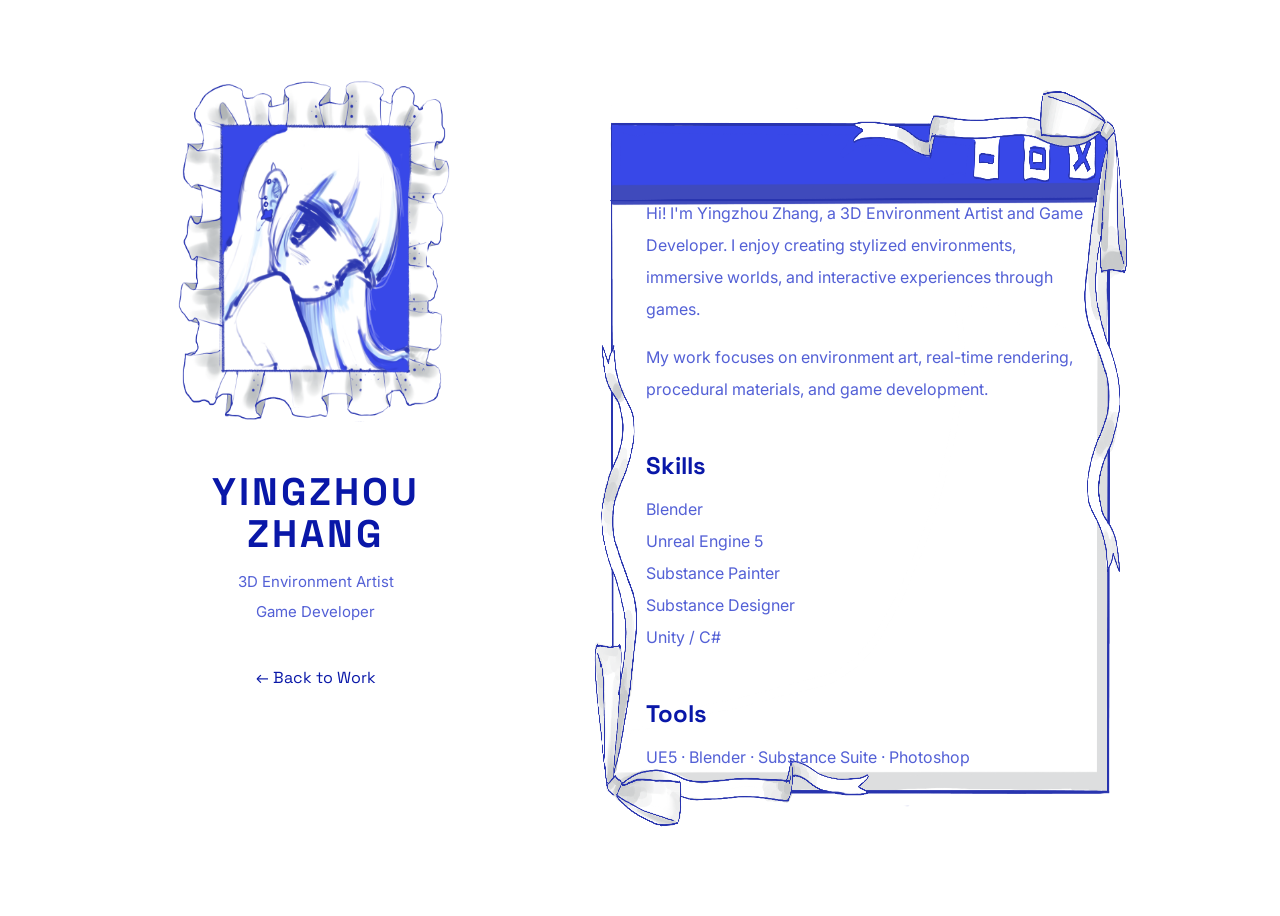
==== about.html @ ba975bd2 "Add files via upload" ====
<!DOCTYPE html>
<html lang="en">
<head>
    <meta charset="UTF-8">
    <meta name="viewport" content="width=device-width, initial-scale=1.0">
    <title>About | Yingzhou Zhang</title>
    <link rel="stylesheet" href="about.css">
    <link href="https://fonts.googleapis.com/css2?family=Inter:wght@400;500;700&family=Space+Grotesk:wght@500;700&display=swap" rel="stylesheet">
</head>
<body>
    <div class="about-container">
        <!-- LEFT PROFILE -->
        <section class="profile">
            <img src="images/profile.png" class="profile-img">
            <h1>YINGZHOU<br>ZHANG</h1>
            <p>3D Environment Artist<br>Game Developer</p>
            <a href="index.html">← Back to Work</a>
        </section>

        <!-- RIGHT CONTENT 拆分：顶部标题栏 + 正文区域 -->
        <section class="about-board">
         
            <!-- 正文内容区，避开四周手绘丝带边框 -->
            <div class="board-content">
                <p>Hi! I'm Yingzhou Zhang, a 3D Environment Artist and Game Developer.
                I enjoy creating stylized environments, immersive worlds,
                and interactive experiences through games.</p>

                <p>My work focuses on environment art,
                real-time rendering, procedural materials,
                and game development.</p>

                <h3>Skills</h3>
                <p>Blender<br>Unreal Engine 5<br>Substance Painter<br>Substance Designer<br>Unity / C#</p>

                <h3>Tools</h3>
                <p>UE5 · Blender · Substance Suite · Photoshop</p>
            </div>
        </section>
    </div>
</body>
</html>
---- about.css ----
* {
    box-sizing: border-box;
    margin: 0;
    padding: 0;
}

body {
    margin: 0;
    background: white;
    color: #0917a8;
    font-family: 'Inter',sans-serif;
}

.about-container {
    width: 90%;
    max-width: 1400px;
    margin: 0 auto;
    padding: clamp(40px,6vw,80px);
    display: flex;
    gap: clamp(40px,8vw,100px);
    align-items: flex-start;
}

/* ====================== ���������� ====================== */
.profile {
    width: min(30vw,350px);
    min-width: 260px;
    text-align: center;
}

.profile-img {
    width: min(80%,280px);
    height: auto;
    aspect-ratio: 4/5;
    object-fit: fill;
}

.profile h1 {
    font-family: 'Space Grotesk',sans-serif;
    font-size: clamp(32px,3vw,42px);
    letter-spacing: 3px;
    line-height: 1.1;
    margin-top: 40px;
}

.profile p {
    font-size: 15px;
    line-height: 2;
    color: #5360d6;
    margin-top: 12px;
}

.profile a {
    display: inline-block;
    margin-top: 40px;
    font-family: 'Space Grotesk',sans-serif;
    text-decoration: none;
    color: #0917a8;
    transition: opacity 0.2s;
}

    .profile a:hover {
        opacity: 0.6;
    }

/* ====================== �Ҳ��ֻ��������޸� ====================== */
.about-board {
    flex: 1;
    min-height: 650px;
    background-image: url("images/about-border.png");
    background-repeat: no-repeat;
    background-size: 100% 100%;
    background-position: center;
    /* ������Զ�λ�����ڱ�����Ծ��� */
    position: relative;
    /* ���������ף��ܿ�����˿��װ�� */
    padding: 120px 35px 50px 35px;
}



/* �������������������������������ռ䣬���������ܿ����Ʈ�� */
.board-content {
    max-width: 700px;
    padding: 0 clamp(10px, 2vw, 20px);
}

    .board-content h3 {
        font-family: 'Space Grotesk',sans-serif;
        font-size: 24px;
        margin: 45px 0 12px;
    }

    .board-content p {
        font-size: 16px;
        line-height: 2;
        color: #5360d6;
        margin-bottom: 16px;
    }

/* ====================== �ƶ������� ====================== */
@media(max-width:900px) {
    .about-container {
        flex-direction: column;
        align-items: center;
    }

    .profile {
        width: 100%;
    }

    .about-board {
        width: 100%;
        padding: 100px 20px 40px 20px;
    }

    .board-title {
        top: 24px;
        font-size: 32px;
    }
}
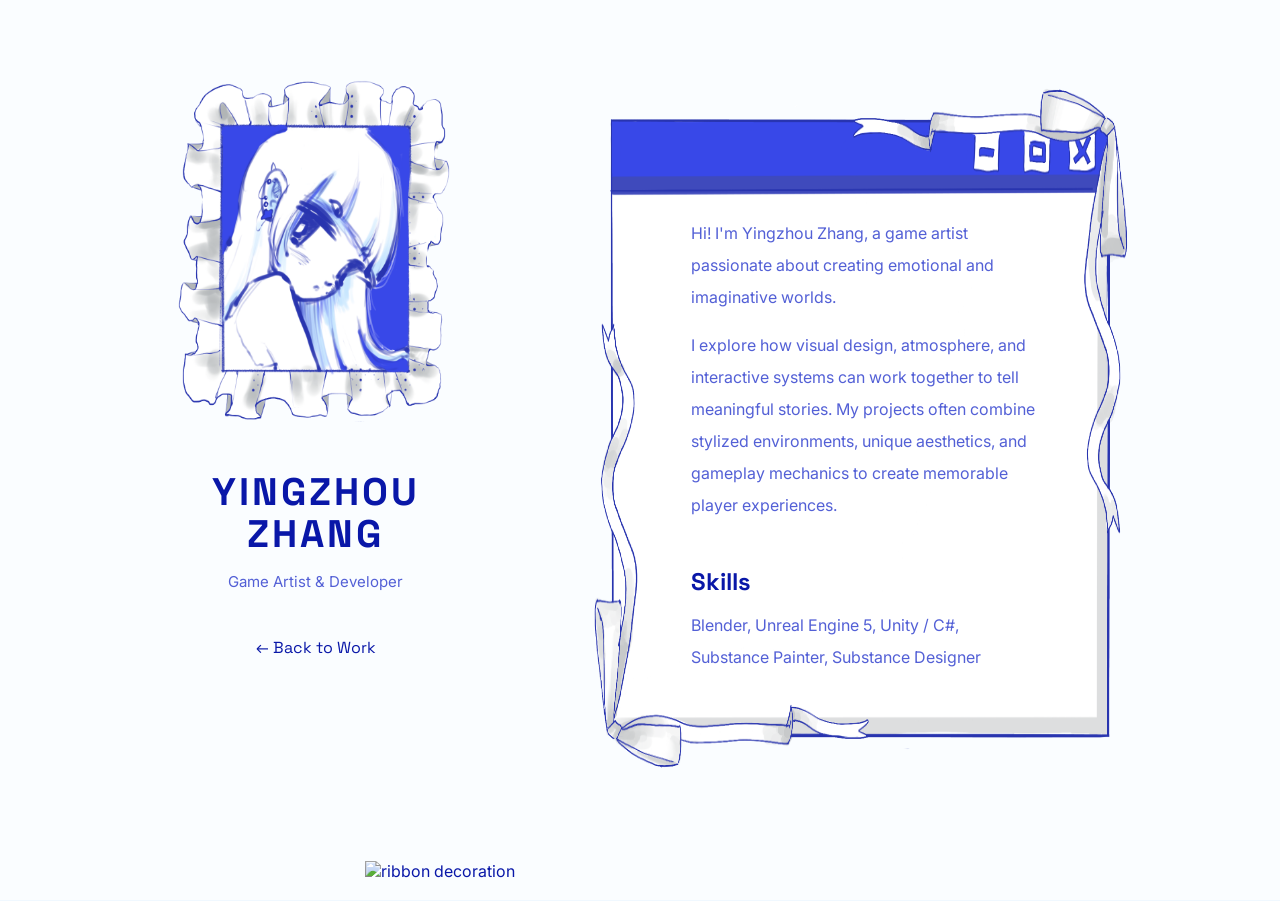
==== commit 2bfca679: "Update about.html" ====
--- a/about.html
+++ b/about.html
@@ -8,12 +8,15 @@
     <link href="https://fonts.googleapis.com/css2?family=Inter:wght@400;500;700&family=Space+Grotesk:wght@500;700&display=swap" rel="stylesheet">
 </head>
 <body>
+
+
+
     <div class="about-container">
         <!-- LEFT PROFILE -->
         <section class="profile">
             <img src="images/profile.png" class="profile-img">
             <h1>YINGZHOU<br>ZHANG</h1>
-            <p>3D Environment Artist<br>Game Developer</p>
+            <p>Game Artist & Developer</p>
             <a href="index.html">← Back to Work</a>
         </section>
 
@@ -22,21 +25,53 @@
          
             <!-- 正文内容区，避开四周手绘丝带边框 -->
             <div class="board-content">
-                <p>Hi! I'm Yingzhou Zhang, a 3D Environment Artist and Game Developer.
-                I enjoy creating stylized environments, immersive worlds,
-                and interactive experiences through games.</p>
+                <p>
+                    Hi! I'm Yingzhou Zhang, a game artist passionate about creating emotional and imaginative worlds.
+                    
+                </p>
 
-                <p>My work focuses on environment art,
-                real-time rendering, procedural materials,
-                and game development.</p>
+                <p>I explore how visual design, atmosphere, and interactive systems can work together to tell meaningful stories. My projects often combine stylized environments, unique aesthetics, and gameplay mechanics to create memorable player experiences.</p>
 
                 <h3>Skills</h3>
-                <p>Blender<br>Unreal Engine 5<br>Substance Painter<br>Substance Designer<br>Unity / C#</p>
+                <p>Blender, Unreal Engine 5, Unity / C#, Substance Painter, Substance Designer</p>
 
-                <h3>Tools</h3>
-                <p>UE5 · Blender · Substance Suite · Photoshop</p>
             </div>
         </section>
     </div>
+
+  <!-- 顶部丝带横幅 -->
+    <div class="ribbon-banner">
+        <img src="images/bow.png" alt="ribbon decoration">
+    </div>
 </body>
-</html>+</html>
+
+<script>
+// 点击生成星星特效
+document.addEventListener('click', function(e) {
+  // 创建星星元素
+  const star = document.createElement('span');
+  star.innerText = '✨';
+  // 样式设置
+  star.style.position = 'fixed';
+  star.style.left = e.clientX + 'px';
+  star.style.top = e.clientY + 'px';
+  star.style.pointerEvents = 'none'; // 不阻挡点击
+  star.style.fontSize = Math.random() * 20 + 10 + 'px'; // 随机大小
+  star.style.opacity = '1';
+  star.style.zIndex = '9999'; // 最高层级，不会被遮挡
+  star.style.transition = 'all 0.8s ease-out';
+  document.body.appendChild(star);
+
+  // 动画：向上飘 + 透明度消失
+  setTimeout(() => {
+    star.style.transform = `translateY(-100px)`;
+    star.style.opacity = '0';
+  }, 10);
+
+  // 动画结束删除元素，不占用内存
+  setTimeout(() => {
+    star.remove();
+  }, 800);
+});
+</script>
--- a/about.css
+++ b/about.css
@@ -9,6 +9,30 @@
     background: white;
     color: #0917a8;
     font-family: 'Inter',sans-serif;
+
+/* 图片路径，放到images文件夹 */
+    background-image: url("images/bg.JPG");
+    /* 平铺重复 */
+    background-repeat: no-repeat;
+    /* 固定背景，滚动页面不会跟着动（可选，不想要就删掉这行） */
+background-position: center center;
+    background-attachment: fixed;
+    /* 背景颜色兜底，防止图片加载慢空白 */
+    background-color: #f0f8ff;
+ min-height: 100vh;
+    position: relative;
+    margin: 0;
+ /* 宽高100%，完整贴合屏幕，强制放大铺满 */
+    background-size: 100% 100%;
+}
+
+/* 半透明白色遮罩，弱化背景，文字更清晰 */
+body::before {
+    content: "";
+    position: fixed;
+    inset: 0;
+    background: rgba(255, 255, 255, 0.7);
+    z-index: -1;
 }
 
 .about-container {
@@ -21,7 +45,7 @@
     align-items: flex-start;
 }
 
-/* ====================== ���������� ====================== */
+/* ====================== 左侧个人资料 ====================== */
 .profile {
     width: min(30vw,350px);
     min-width: 260px;
@@ -63,7 +87,7 @@
         opacity: 0.6;
     }
 
-/* ====================== �Ҳ��ֻ��������޸� ====================== */
+/* ====================== 右侧手绘面板核心修改 ====================== */
 .about-board {
     flex: 1;
     min-height: 650px;
@@ -71,18 +95,18 @@
     background-repeat: no-repeat;
     background-size: 100% 100%;
     background-position: center;
-    /* ������Զ�λ�����ڱ�����Ծ��� */
+    /* 开启相对定位，用于标题绝对居中 */
     position: relative;
-    /* ���������ף��ܿ�����˿��װ�� */
-    padding: 120px 35px 50px 35px;
+    /* 整体外留白，避开四周丝带装饰 */
+    padding: 140px 45px 90px 45px;
 }
 
 
 
-/* �������������������������������ռ䣬���������ܿ����Ʈ�� */
+/* 正文内容区：向下留出顶部标题栏空间，左右缩进避开侧边飘带 */
 .board-content {
     max-width: 700px;
-    padding: 0 clamp(10px, 2vw, 20px);
+    padding: 0 55px;
 }
 
     .board-content h3 {
@@ -98,7 +122,24 @@
         margin-bottom: 16px;
     }
 
-/* ====================== �ƶ������� ====================== */
+/* 底部丝带装饰 */
+.ribbon-banner {
+    width: 100%;
+    display: flex;
+    justify-content: center;
+    /* 上边距拉开和上方文字的距离，下边距留页面底部留白 */
+    padding: 5px 20px 20px;
+}
+.ribbon-banner img {
+    width: 45%;
+    max-width: 550px;
+    height: auto;
+    object-fit: contain;
+
+
+}
+
+/* ====================== 移动端适配 ====================== */
 @media(max-width:900px) {
     .about-container {
         flex-direction: column;
@@ -119,3 +160,11 @@
         font-size: 32px;
     }
 }
+
+@media(max-width:900px) {
+.ribbon-banner img {
+    width: 75%;
+}
+.ribbon-banner {
+    padding: 30px 10px 15px;
+}
